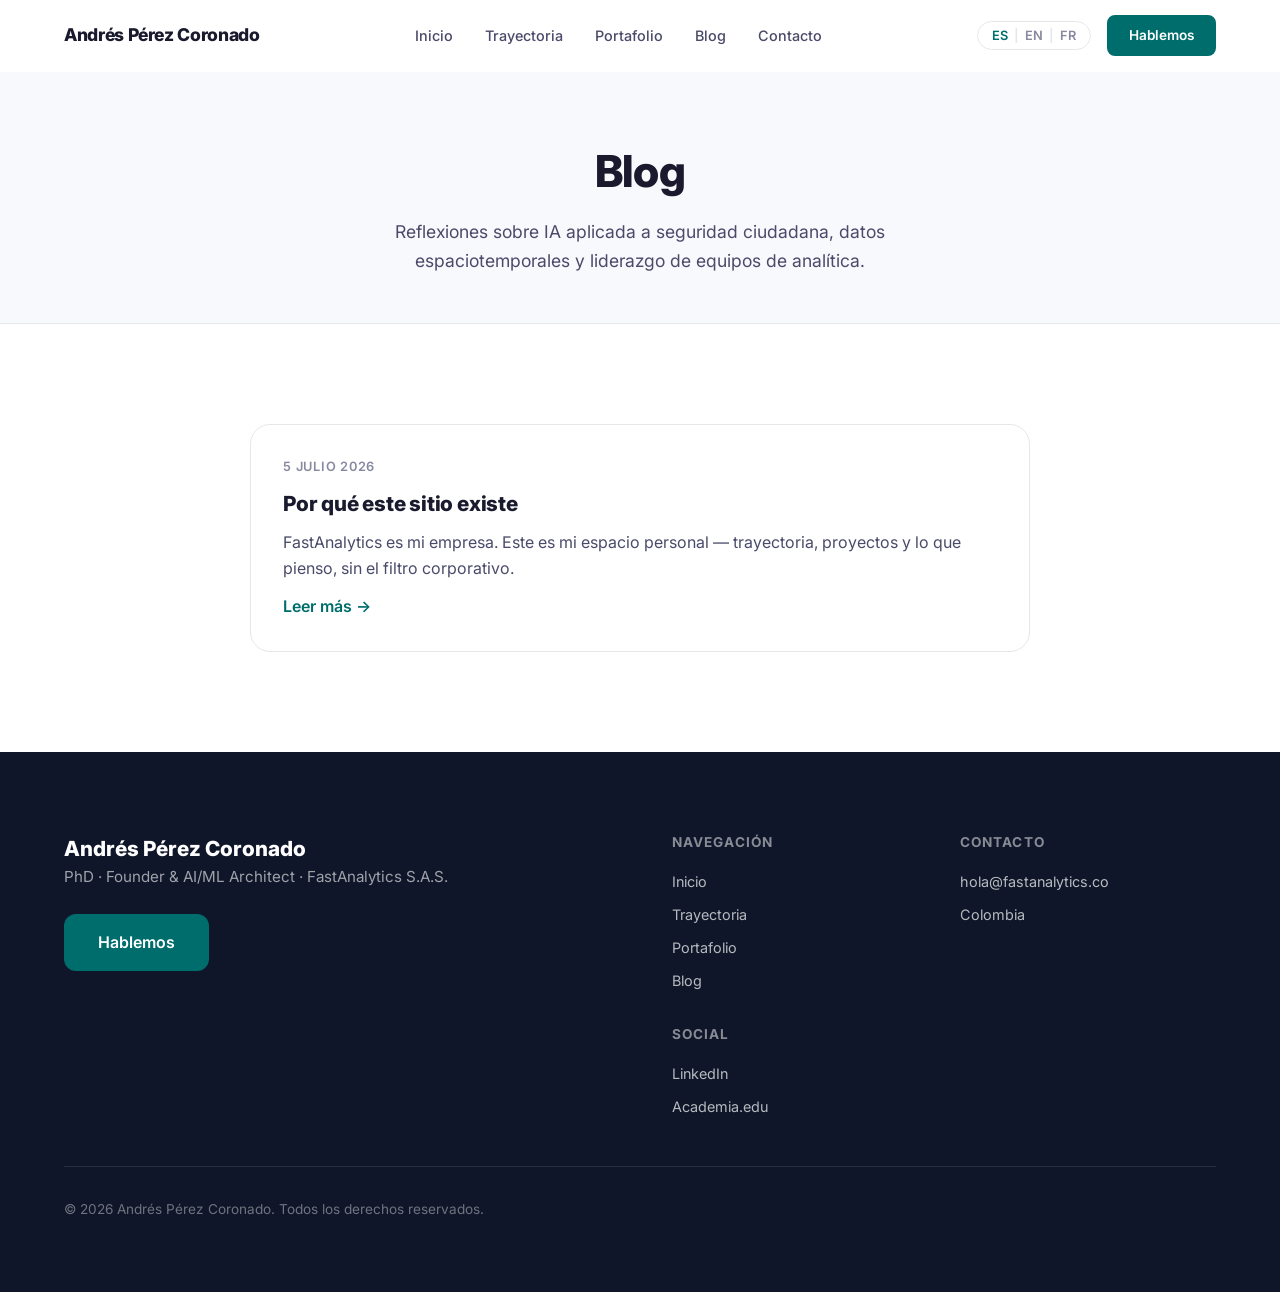
==== blog/index.html @ fa54f6aa "Scaffold personal site for andres-perez-coronado.fastanalytics.co Standalone repo forked from web_si" ====
<!DOCTYPE html>
<html lang="es">
<head>
  <meta charset="UTF-8">
  <meta name="viewport" content="width=device-width, initial-scale=1.0">
  <title>Blog | Andrés Pérez Coronado</title>
  <meta name="description" content="Reflexiones de Andrés Pérez Coronado sobre IA aplicada a seguridad ciudadana, datos espaciotemporales y liderazgo de equipos de analítica.">
  <meta name="author" content="Andrés Pérez Coronado">

  <meta property="og:title" content="Blog | Andrés Pérez Coronado">
  <meta property="og:description" content="Reflexiones sobre IA aplicada a seguridad ciudadana y datos espaciotemporales.">
  <meta property="og:type" content="website">
  <meta property="og:url" content="https://andres-perez-coronado.fastanalytics.co/blog/">
  <meta property="og:image" content="https://andres-perez-coronado.fastanalytics.co/assets/images/andres-perez.jpg">

  <meta name="twitter:card" content="summary_large_image">
  <meta name="twitter:title" content="Blog | Andrés Pérez Coronado">
  <meta name="twitter:description" content="Reflexiones sobre IA aplicada a seguridad ciudadana y datos espaciotemporales.">
  <meta name="twitter:image" content="https://andres-perez-coronado.fastanalytics.co/assets/images/andres-perez.jpg">

  <link rel="icon" type="image/svg+xml" href="../assets/images/favicon.svg">
  <link rel="icon" type="image/png" sizes="32x32" href="../assets/images/favicon-32.png">
  <link rel="icon" type="image/png" sizes="16x16" href="../assets/images/favicon-16.png">
  <link rel="shortcut icon" href="../assets/images/favicon.ico">

  <link rel="canonical" href="https://andres-perez-coronado.fastanalytics.co/blog/">
  <link rel="alternate" hreflang="es" href="https://andres-perez-coronado.fastanalytics.co/blog/">
  <link rel="alternate" hreflang="en" href="https://andres-perez-coronado.fastanalytics.co/blog/">
  <link rel="alternate" hreflang="fr" href="https://andres-perez-coronado.fastanalytics.co/blog/">
  <link rel="alternate" hreflang="x-default" href="https://andres-perez-coronado.fastanalytics.co/blog/">

  <link rel="preconnect" href="https://fonts.googleapis.com">
  <link rel="preconnect" href="https://fonts.gstatic.com" crossorigin>
  <link href="https://fonts.googleapis.com/css2?family=Inter:wght@300;400;500;600;700;800&display=swap" rel="stylesheet">

  <link rel="stylesheet" href="../css/styles.css?v=1">
  <link rel="stylesheet" href="../css/site.css?v=1">
</head>
<body>

  <!-- ========== NAVIGATION ========== -->
  <nav class="navbar" id="navbar">
    <div class="container nav-container">
      <a href="../index.html" class="nav-logo">
        <span style="font-weight:800;font-size:1.1rem;letter-spacing:-0.02em;">Andrés Pérez Coronado</span>
      </a>
      <ul class="nav-links" id="navLinks">
        <li><a href="../index.html" data-es="Inicio" data-en="Home" data-fr="Accueil">Inicio</a></li>
        <li><a href="../trayectoria.html" data-es="Trayectoria" data-en="Background" data-fr="Parcours">Trayectoria</a></li>
        <li><a href="../portafolio.html" data-es="Portafolio" data-en="Portfolio" data-fr="Portfolio">Portafolio</a></li>
        <li><a href="index.html" data-es="Blog" data-en="Blog" data-fr="Blog">Blog</a></li>
        <li><a href="../index.html#contacto" data-es="Contacto" data-en="Contact" data-fr="Contact">Contacto</a></li>
      </ul>
      <div class="nav-actions">
        <button class="lang-toggle" id="langToggle" aria-label="Cambiar idioma">
          <span class="lang-option active" data-lang="es">ES</span>
          <span class="lang-separator">|</span>
          <span class="lang-option" data-lang="en">EN</span>
          <span class="lang-separator">|</span>
          <span class="lang-option" data-lang="fr">FR</span>
        </button>
        <a href="mailto:hola@fastanalytics.co" class="btn btn-primary btn-nav" data-es="Hablemos" data-en="Let's talk" data-fr="Parlons">Hablemos</a>
        <button class="hamburger" id="hamburger" aria-label="Menú">
          <span></span>
          <span></span>
          <span></span>
        </button>
      </div>
    </div>
  </nav>

  <!-- ========== PAGE HEADER ========== -->
  <header class="page-header">
    <div class="container">
      <h1 data-es="Blog" data-en="Blog" data-fr="Blog">Blog</h1>
      <p data-es="Reflexiones sobre IA aplicada a seguridad ciudadana, datos espaciotemporales y liderazgo de equipos de analítica." data-en="Reflections on AI applied to citizen security, spatiotemporal data, and leading analytics teams." data-fr="Réflexions sur l'IA appliquée à la sécurité citoyenne, les données spatiotemporelles et la direction d'équipes d'analytique.">Reflexiones sobre IA aplicada a seguridad ciudadana, datos espaciotemporales y liderazgo de equipos de analítica.</p>
    </div>
  </header>

  <section class="section">
    <div class="container">
      <div class="blog-list">
        <a href="bienvenida.html" class="blog-card">
          <div class="blog-meta">5 julio 2026</div>
          <h2 data-es="Por qué este sitio existe" data-en="Why this site exists" data-fr="Pourquoi ce site existe">Por qué este sitio existe</h2>
          <p data-es="FastAnalytics es mi empresa. Este es mi espacio personal — trayectoria, proyectos y lo que pienso, sin el filtro corporativo." data-en="FastAnalytics is my company. This is my personal space — background, projects, and what I think, without the corporate filter." data-fr="FastAnalytics est mon entreprise. Voici mon espace personnel — parcours, projets et ce que je pense, sans le filtre corporatif.">FastAnalytics es mi empresa. Este es mi espacio personal — trayectoria, proyectos y lo que pienso, sin el filtro corporativo.</p>
          <span class="blog-read-more" data-es="Leer más →" data-en="Read more →" data-fr="Lire la suite →">Leer más →</span>
        </a>
      </div>
    </div>
  </section>

  <!-- ========== FOOTER / CONTACTO ========== -->
  <footer class="footer" id="contacto4">
    <div class="container">
      <div class="footer-main">
        <div class="footer-brand">
          <p style="font-weight:800;font-size:1.3rem;color:white;">Andrés Pérez Coronado</p>
          <p class="footer-tagline" data-es="PhD · Founder & AI/ML Architect · FastAnalytics S.A.S." data-en="PhD · Founder & AI/ML Architect · FastAnalytics S.A.S." data-fr="Doctorat · Fondateur & Architecte IA/ML · FastAnalytics S.A.S.">PhD · Founder & AI/ML Architect · FastAnalytics S.A.S.</p>
          <a href="mailto:hola@fastanalytics.co" class="btn btn-primary btn-lg footer-cta" data-es="Hablemos" data-en="Let's talk" data-fr="Parlons">Hablemos</a>
        </div>
        <div class="footer-links">
          <div class="footer-col">
            <h4 data-es="Navegación" data-en="Navigation" data-fr="Navigation">Navegación</h4>
            <ul>
              <li><a href="../index.html" data-es="Inicio" data-en="Home" data-fr="Accueil">Inicio</a></li>
              <li><a href="../trayectoria.html" data-es="Trayectoria" data-en="Background" data-fr="Parcours">Trayectoria</a></li>
              <li><a href="../portafolio.html" data-es="Portafolio" data-en="Portfolio" data-fr="Portfolio">Portafolio</a></li>
              <li><a href="index.html" data-es="Blog" data-en="Blog" data-fr="Blog">Blog</a></li>
            </ul>
          </div>
          <div class="footer-col">
            <h4 data-es="Contacto" data-en="Contact" data-fr="Contact">Contacto</h4>
            <ul>
              <li><a href="mailto:hola@fastanalytics.co">hola@fastanalytics.co</a></li>
              <li data-es="Colombia" data-en="Colombia" data-fr="Colombie">Colombia</li>
            </ul>
          </div>
          <div class="footer-col">
            <h4 data-es="Social" data-en="Social" data-fr="Réseaux">Social</h4>
            <ul>
              <li><a href="https://www.linkedin.com/in/andres-perez-coronado-63792618/" target="_blank" rel="noopener">LinkedIn</a></li>
              <li><a href="https://independent.academia.edu/AndrésPérezCoronado" target="_blank" rel="noopener">Academia.edu</a></li>
            </ul>
          </div>
        </div>
      </div>
      <div class="footer-bottom">
        <p class="footer-copy">&copy; 2026 Andrés Pérez Coronado. <span data-es="Todos los derechos reservados." data-en="All rights reserved." data-fr="Tous droits réservés.">Todos los derechos reservados.</span></p>
      </div>
    </div>
  </footer>

  <script>
    window.PAGE_TITLES = {
      es: 'Blog | Andrés Pérez Coronado',
      en: 'Blog | Andrés Pérez Coronado',
      fr: 'Blog | Andrés Pérez Coronado'
    };
  </script>
  <script src="../js/main.js?v=1"></script>
</body>
</html>
---- css/styles.css ----
/* Forked from web_site_fastanalytics/css/styles.css on 2026-07-05. Two independent repos, no shared build — re-copy manually if the FastAnalytics brand system changes. */

/* ========== CSS VARIABLES ========== */
:root {
  --primary: #006D6D;
  --primary-dark: #004D4D;
  --primary-light: #E0EFEF;
  --accent: #D4883A;
  --accent-light: #FFF3E0;

  --text: #1A1A2E;
  --text-secondary: #4A4A6A;
  --text-muted: #8888A0;

  --bg: #FFFFFF;
  --bg-alt: #F8F9FC;
  --bg-dark: #0F1629;

  --border: #E5E7EB;

  --radius-sm: 8px;
  --radius: 12px;
  --radius-lg: 20px;
  --radius-xl: 24px;

  --shadow-sm: 0 1px 3px rgba(0,0,0,0.06);
  --shadow: 0 4px 16px rgba(0,0,0,0.08);
  --shadow-lg: 0 12px 40px rgba(0,0,0,0.12);

  --transition: 0.3s cubic-bezier(0.4, 0, 0.2, 1);

  --container: 1200px;
  --nav-height: 72px;
}

/* ========== RESET ========== */
*,
*::before,
*::after {
  margin: 0;
  padding: 0;
  box-sizing: border-box;
}

html {
  scroll-behavior: smooth;
  -webkit-text-size-adjust: 100%;
}

body {
  font-family: 'Inter', -apple-system, BlinkMacSystemFont, 'Segoe UI', sans-serif;
  font-size: 16px;
  line-height: 1.6;
  color: var(--text);
  background: var(--bg);
  overflow-x: hidden;
  -webkit-font-smoothing: antialiased;
  -moz-osx-font-smoothing: grayscale;
}

a {
  text-decoration: none;
  color: inherit;
  transition: color var(--transition);
}

img {
  max-width: 100%;
  height: auto;
  display: block;
}

ul {
  list-style: none;
}

/* ========== UTILITIES ========== */
.container {
  width: 100%;
  max-width: var(--container);
  margin: 0 auto;
  padding: 0 24px;
}

.text-gradient {
  background: linear-gradient(135deg, var(--primary) 0%, var(--primary-dark) 100%);
  -webkit-background-clip: text;
  -webkit-text-fill-color: transparent;
  background-clip: text;
}

/* ========== BUTTONS ========== */
.btn {
  display: inline-flex;
  align-items: center;
  gap: 8px;
  font-family: inherit;
  font-weight: 600;
  font-size: 0.9rem;
  padding: 10px 24px;
  border-radius: var(--radius-sm);
  border: 2px solid transparent;
  cursor: pointer;
  transition: all var(--transition);
  white-space: nowrap;
}

.btn-primary {
  background: var(--primary);
  color: white;
  border-color: var(--primary);
}

.btn-primary:hover {
  background: var(--primary-dark);
  border-color: var(--primary-dark);
  transform: translateY(-1px);
  box-shadow: 0 4px 12px rgba(0, 109, 109, 0.3);
}

.btn-outline {
  background: transparent;
  color: var(--text);
  border-color: var(--border);
}

.btn-outline:hover {
  border-color: var(--primary);
  color: var(--primary);
}

.btn-lg {
  padding: 14px 32px;
  font-size: 1rem;
  border-radius: var(--radius);
}

.btn-chronnet {
  border-color: #1F8A8E;
  color: #1F8A8E;
  position: relative;
}

.btn-chronnet::before {
  content: "";
  display: inline-block;
  width: 8px;
  height: 8px;
  border-radius: 50%;
  background: #1F8A8E;
  margin-right: 8px;
  vertical-align: middle;
  animation: chronnetPulse 1.6s ease-in-out infinite;
}

.btn-chronnet:hover {
  background: #1F8A8E;
  color: #fff;
  border-color: #1F8A8E;
}

.btn-chronnet:hover::before {
  background: #fff;
}

@keyframes chronnetPulse {
  0%, 100% { opacity: 1; transform: scale(1); }
  50% { opacity: 0.5; transform: scale(0.7); }
}

/* ========== NAVBAR ========== */
.navbar {
  position: fixed;
  top: 0;
  left: 0;
  right: 0;
  height: var(--nav-height);
  background: rgba(255, 255, 255, 0.9);
  backdrop-filter: blur(12px);
  -webkit-backdrop-filter: blur(12px);
  border-bottom: 1px solid transparent;
  z-index: 1000;
  transition: all var(--transition);
}

.navbar.scrolled {
  border-bottom-color: var(--border);
  box-shadow: var(--shadow-sm);
}

.nav-container {
  display: flex;
  align-items: center;
  justify-content: space-between;
  height: 100%;
}

.nav-logo {
  display: flex;
  align-items: center;
}

.logo-img {
  height: 36px;
  width: auto;
}

.nav-links {
  display: flex;
  gap: 32px;
}

.nav-links a {
  font-size: 0.9rem;
  font-weight: 500;
  color: var(--text-secondary);
  position: relative;
  padding: 4px 0;
}

.nav-links a::after {
  content: '';
  position: absolute;
  bottom: -2px;
  left: 0;
  width: 0;
  height: 2px;
  background: var(--primary);
  transition: width var(--transition);
}

.nav-links a:hover {
  color: var(--primary);
}

.nav-links a:hover::after {
  width: 100%;
}

.nav-actions {
  display: flex;
  align-items: center;
  gap: 16px;
}

/* Language Toggle */
.lang-toggle {
  display: flex;
  align-items: center;
  gap: 6px;
  background: none;
  border: 1px solid var(--border);
  border-radius: 20px;
  padding: 6px 14px;
  cursor: pointer;
  font-family: inherit;
  font-size: 0.8rem;
  font-weight: 600;
  color: var(--text-muted);
  transition: all var(--transition);
}

.lang-toggle:hover {
  border-color: var(--primary);
}

.lang-separator {
  color: var(--border);
}

.lang-option {
  transition: color var(--transition);
}

.lang-option.active {
  color: var(--primary);
}

/* Hamburger */
.hamburger {
  display: none;
  flex-direction: column;
  gap: 5px;
  background: none;
  border: none;
  cursor: pointer;
  padding: 4px;
}

.hamburger span {
  display: block;
  width: 24px;
  height: 2px;
  background: var(--text);
  border-radius: 2px;
  transition: all var(--transition);
}

.hamburger.active span:nth-child(1) {
  transform: rotate(45deg) translate(5px, 5px);
}

.hamburger.active span:nth-child(2) {
  opacity: 0;
}

.hamburger.active span:nth-child(3) {
  transform: rotate(-45deg) translate(5px, -5px);
}

.btn-nav {
  font-size: 0.85rem;
  padding: 8px 20px;
}

/* ========== HERO ========== */
.hero {
  position: relative;
  min-height: 100vh;
  display: flex;
  align-items: center;
  padding-top: var(--nav-height);
  overflow: hidden;
}

.hero-bg {
  position: absolute;
  inset: 0;
  z-index: 0;
}

#heroCanvas {
  position: absolute;
  inset: 0;
  width: 100%;
  height: 100%;
}

.hero-glow {
  position: absolute;
  top: -20%;
  right: -10%;
  width: 600px;
  height: 600px;
  background: radial-gradient(circle, rgba(0, 109, 109, 0.15) 0%, transparent 70%);
  border-radius: 50%;
}

.hero-content {
  position: relative;
  z-index: 1;
  max-width: 800px;
  padding: 80px 24px;
}

.hero-badge {
  display: inline-block;
  font-size: 0.85rem;
  font-weight: 600;
  color: var(--primary);
  background: var(--primary-light);
  padding: 6px 16px;
  border-radius: 20px;
  margin-bottom: 24px;
  letter-spacing: 0.02em;
}

.hero-title {
  font-size: clamp(2.5rem, 6vw, 4rem);
  font-weight: 800;
  line-height: 1.1;
  letter-spacing: -0.03em;
  margin-bottom: 24px;
}

.hero-subtitle {
  font-size: 1.2rem;
  color: var(--text-secondary);
  line-height: 1.6;
  margin-bottom: 40px;
  max-width: 600px;
}

.hero-cta {
  display: flex;
  flex-wrap: wrap;
  gap: 16px;
  margin-bottom: 60px;
}

.hero-stats {
  display: flex;
  align-items: center;
  gap: 32px;
}

.stat {
  display: flex;
  flex-direction: column;
}

.stat-number {
  font-size: 2rem;
  font-weight: 800;
  color: var(--primary);
  line-height: 1;
}

.stat-label {
  font-size: 0.85rem;
  color: var(--text-muted);
  margin-top: 4px;
}

.stat-divider {
  width: 1px;
  height: 40px;
  background: var(--border);
}

/* ========== SECTIONS ========== */
.section {
  padding: 100px 0;
  scroll-margin-top: var(--nav-height);
}

.section:nth-child(even) {
  background: var(--bg-alt);
}

.section-header {
  text-align: center;
  margin-bottom: 64px;
}

.section-tag {
  display: inline-block;
  font-size: 0.8rem;
  font-weight: 700;
  text-transform: uppercase;
  letter-spacing: 0.1em;
  color: var(--primary);
  margin-bottom: 12px;
}

.section-title {
  font-size: clamp(2rem, 4vw, 2.75rem);
  font-weight: 800;
  letter-spacing: -0.02em;
  margin-bottom: 16px;
}

.section-subtitle {
  font-size: 1.1rem;
  color: var(--text-secondary);
  max-width: 600px;
  margin: 0 auto;
}

/* ========== SERVICES ========== */
.services-grid {
  display: grid;
  grid-template-columns: repeat(auto-fit, minmax(300px, 1fr));
  gap: 24px;
}

.service-card {
  background: var(--bg);
  border: 1px solid var(--border);
  border-radius: var(--radius-lg);
  padding: 32px;
  transition: all var(--transition);
}

.service-card:hover {
  border-color: var(--primary);
  box-shadow: var(--shadow);
  transform: translateY(-4px);
}

.service-icon {
  width: 48px;
  height: 48px;
  margin-bottom: 20px;
}

.service-card h3 {
  font-size: 1.1rem;
  font-weight: 700;
  margin-bottom: 12px;
  letter-spacing: -0.01em;
}

.service-card p {
  font-size: 0.95rem;
  color: var(--text-secondary);
  line-height: 1.6;
}

/* ========== SECTORS ========== */
.sectors-grid {
  display: grid;
  grid-template-columns: repeat(auto-fit, minmax(200px, 1fr));
  gap: 20px;
}

.sector-card {
  background: var(--bg);
  border: 1px solid var(--border);
  border-radius: var(--radius-lg);
  padding: 28px 24px;
  text-align: center;
  transition: all var(--transition);
}

.sector-card:hover {
  border-color: var(--primary);
  box-shadow: var(--shadow);
  transform: translateY(-4px);
}

.sector-icon {
  width: 48px;
  height: 48px;
  margin: 0 auto 16px;
}

.sector-card h3 {
  font-size: 1rem;
  font-weight: 700;
  margin-bottom: 8px;
}

.sector-card p {
  font-size: 0.85rem;
  color: var(--text-secondary);
  line-height: 1.5;
}

.sectors-grid .animate-on-scroll:nth-child(1) { transition-delay: 0s; }
.sectors-grid .animate-on-scroll:nth-child(2) { transition-delay: 0.08s; }
.sectors-grid .animate-on-scroll:nth-child(3) { transition-delay: 0.16s; }
.sectors-grid .animate-on-scroll:nth-child(4) { transition-delay: 0.24s; }
.sectors-grid .animate-on-scroll:nth-child(5) { transition-delay: 0.32s; }

/* ========== CASES ========== */
.cases-grid {
  display: grid;
  grid-template-columns: repeat(2, 1fr);
  gap: 32px;
}

.case-card {
  background: var(--bg);
  border: 1px solid var(--border);
  border-radius: var(--radius-xl);
  padding: 40px 32px;
  position: relative;
  transition: all var(--transition);
}

.case-card:hover {
  box-shadow: var(--shadow-lg);
  transform: translateY(-4px);
}

.case-tag {
  display: inline-block;
  font-size: 0.75rem;
  font-weight: 700;
  text-transform: uppercase;
  letter-spacing: 0.08em;
  color: var(--primary);
  background: var(--primary-light);
  padding: 4px 12px;
  border-radius: 20px;
  margin-bottom: 24px;
}

.case-tag-dev {
  color: var(--accent);
  background: var(--accent-light);
}

.case-tag-exp {
  color: var(--primary-dark);
  background: var(--primary-light);
}

.case-icon {
  width: 64px;
  height: 64px;
  margin-bottom: 20px;
}

.case-card h3 {
  font-size: 1.4rem;
  font-weight: 800;
  margin-bottom: 16px;
  letter-spacing: -0.02em;
}

.case-card p {
  font-size: 0.95rem;
  color: var(--text-secondary);
  line-height: 1.6;
  margin-bottom: 20px;
}

.case-features {
  display: flex;
  flex-direction: column;
  gap: 8px;
  margin-bottom: 24px;
}

.case-features li {
  font-size: 0.9rem;
  color: var(--text-secondary);
  padding-left: 20px;
  position: relative;
}

.case-features li::before {
  content: '';
  position: absolute;
  left: 0;
  top: 8px;
  width: 8px;
  height: 8px;
  background: var(--primary);
  border-radius: 50%;
  opacity: 0.5;
}

.case-link {
  display: inline-flex;
  align-items: center;
  font-size: 0.95rem;
  font-weight: 600;
  color: var(--primary);
  transition: all var(--transition);
}

.case-link:hover {
  color: var(--primary-dark);
  gap: 4px;
}

/* Telegram CTA Button */
.btn-telegram {
  display: inline-flex;
  align-items: center;
  gap: 10px;
  background: #0088cc;
  color: white;
  font-family: inherit;
  font-weight: 600;
  font-size: 0.95rem;
  padding: 12px 24px;
  border-radius: var(--radius);
  border: none;
  cursor: pointer;
  transition: all var(--transition);
  text-decoration: none;
}

.btn-telegram:hover {
  background: #006699;
  transform: translateY(-2px);
  box-shadow: 0 6px 20px rgba(0, 136, 204, 0.35);
  color: white;
}

.btn-telegram svg {
  flex-shrink: 0;
}

/* Featured case card */
.case-card-featured {
  border-color: var(--primary);
  border-width: 2px;
}

.case-card-featured:hover {
  border-color: var(--primary-dark);
}

.case-icon-img {
  width: 80px;
  height: 80px;
  border-radius: 50%;
  overflow: hidden;
  background: #000;
}

.case-logo {
  width: 100%;
  height: 100%;
  object-fit: cover;
}

.case-card-alejo,
.case-card-alejogeo {
  grid-column: 1 / -1;
  text-align: center;
}

.case-card-alejo .case-icon-img {
  margin: 0 auto;
}

.case-card-alejo .case-features li {
  padding-left: 0;
  text-align: center;
}

.case-card-alejo .case-features li::before {
  display: none;
}

.case-card-alejogeo .case-icon-img {
  margin: 0 auto;
}

.case-card-alejogeo p {
  max-width: 700px;
  margin: 0 auto 24px;
  font-size: 1.05rem;
  line-height: 1.7;
}

.case-card-alejogeo .case-features {
  text-align: left;
  max-width: 600px;
  margin: 0 auto 32px;
  font-size: 1rem;
}

.case-card-vigia {
  grid-column: 1 / -1;
  text-align: center;
}

.case-card-vigia .case-icon {
  margin: 0 auto;
}

.case-card-vigia p {
  max-width: 700px;
  margin: 0 auto 24px;
}

.case-card-vigia .case-features {
  text-align: left;
  max-width: 600px;
  margin: 0 auto;
}

.alejo-screenshots {
  display: grid;
  grid-template-columns: repeat(3, 1fr);
  gap: 12px;
  margin: 20px 0;
}

.alejo-screenshot {
  width: 100%;
  aspect-ratio: 4 / 3;
  object-fit: cover;
  object-position: top;
  border-radius: var(--radius);
  border: 1px solid var(--border);
  box-shadow: var(--shadow-sm);
  transition: var(--transition);
}

.alejo-screenshot:hover {
  box-shadow: var(--shadow-lg);
  transform: scale(1.02);
}

.vigia-screenshots {
  display: grid;
  grid-template-columns: repeat(3, 1fr);
  gap: 12px;
  margin: 20px 0;
}

.vigia-screenshot {
  width: 100%;
  aspect-ratio: 4 / 3;
  object-fit: cover;
  object-position: top;
  border-radius: var(--radius);
  border: 1px solid var(--border);
  box-shadow: var(--shadow-sm);
  transition: var(--transition);
}

.vigia-screenshot:hover {
  box-shadow: var(--shadow-lg);
  transform: scale(1.02);
}

.case-card-tavodebate {
  grid-column: 1 / -1;
  text-align: center;
}

.case-card-tavodebate .case-icon {
  margin: 0 auto;
}

.case-card-tavodebate p {
  max-width: 700px;
  margin: 0 auto 24px;
  font-size: 1.05rem;
  line-height: 1.7;
}

.case-card-tavodebate .case-features {
  text-align: left;
  max-width: 600px;
  margin: 0 auto 32px;
  font-size: 1rem;
}

.tavodebate-screenshots {
  display: grid;
  grid-template-columns: repeat(3, 1fr);
  gap: 12px;
  margin: 20px 0;
}

.tavodebate-screenshot {
  width: 100%;
  aspect-ratio: 4 / 3;
  object-fit: cover;
  object-position: top;
  border-radius: var(--radius);
  border: 1px solid var(--border);
  box-shadow: var(--shadow-sm);
  transition: var(--transition);
}

.tavodebate-screenshot:hover {
  box-shadow: var(--shadow-lg);
  transform: scale(1.02);
}

.tavodebate-actions {
  display: flex;
  gap: 12px;
  justify-content: center;
  flex-wrap: wrap;
}

/* ========== LIGHTBOX ========== */
.alejo-screenshot,
.vigia-screenshot,
.tavodebate-screenshot {
  cursor: zoom-in;
}

.lightbox {
  position: fixed;
  inset: 0;
  background: rgba(0, 0, 0, 0.92);
  display: none;
  z-index: 10000;
  align-items: center;
  justify-content: center;
  opacity: 0;
  transition: opacity 0.2s ease;
}

.lightbox.active {
  display: flex;
  opacity: 1;
}

.lightbox-image {
  max-width: 92vw;
  max-height: 86vh;
  object-fit: contain;
  border-radius: 8px;
  box-shadow: 0 20px 60px rgba(0, 0, 0, 0.5);
}

.lightbox-close,
.lightbox-prev,
.lightbox-next {
  position: absolute;
  background: rgba(255, 255, 255, 0.12);
  border: none;
  color: #fff;
  width: 48px;
  height: 48px;
  border-radius: 50%;
  cursor: pointer;
  display: flex;
  align-items: center;
  justify-content: center;
  transition: background 0.2s ease;
  z-index: 2;
}

.lightbox-close:hover,
.lightbox-prev:hover,
.lightbox-next:hover {
  background: rgba(255, 255, 255, 0.25);
}

.lightbox-close {
  top: 20px;
  right: 20px;
}

.lightbox-prev {
  left: 24px;
  top: 50%;
  transform: translateY(-50%);
}

.lightbox-next {
  right: 24px;
  top: 50%;
  transform: translateY(-50%);
}

.lightbox-counter {
  position: absolute;
  bottom: 20px;
  left: 50%;
  transform: translateX(-50%);
  color: #fff;
  background: rgba(0, 0, 0, 0.55);
  padding: 6px 14px;
  border-radius: 999px;
  font-size: 0.85rem;
  font-weight: 500;
}

@media (max-width: 768px) {
  .lightbox-close,
  .lightbox-prev,
  .lightbox-next {
    width: 40px;
    height: 40px;
  }
  .lightbox-prev {
    left: 8px;
  }
  .lightbox-next {
    right: 8px;
  }
  .lightbox-close {
    top: 12px;
    right: 12px;
  }
}

/* ========== ABOUT ========== */
.about-content {
  display: grid;
  grid-template-columns: 300px 1fr;
  gap: 64px;
  align-items: start;
}

.photo-placeholder {
  width: 100%;
  max-width: 300px;
  aspect-ratio: 1;
  border-radius: var(--radius-xl);
  overflow: hidden;
}

.photo-placeholder svg {
  width: 100%;
  height: 100%;
}

.founder-photo {
  width: 100%;
  max-width: 300px;
  aspect-ratio: 1;
  object-fit: cover;
  border-radius: var(--radius-xl);
}

.about-text h3 {
  font-size: 1.8rem;
  font-weight: 800;
  letter-spacing: -0.02em;
  margin-bottom: 4px;
}

.about-role {
  font-size: 1.1rem;
  color: var(--primary);
  font-weight: 600;
  margin-bottom: 20px;
}

.about-bio {
  font-size: 1rem;
  color: var(--text-secondary);
  line-height: 1.7;
  margin-bottom: 28px;
}

.credentials {
  display: flex;
  flex-direction: column;
  gap: 12px;
  margin-bottom: 32px;
}

.credential {
  display: flex;
  align-items: flex-start;
  gap: 10px;
  font-size: 0.95rem;
  color: var(--text);
}

.credential svg {
  flex-shrink: 0;
  margin-top: 2px;
}

.iacp-talk {
  background: var(--primary-light);
  border-left: 4px solid var(--primary);
  border-radius: 0 var(--radius) var(--radius) 0;
  padding: 20px 24px;
}

.talk-label {
  font-size: 0.8rem;
  font-weight: 700;
  text-transform: uppercase;
  letter-spacing: 0.08em;
  color: var(--primary);
  margin-bottom: 8px;
}

.talk-title {
  font-size: 1rem;
  font-weight: 600;
  color: var(--text);
  font-style: italic;
  margin-bottom: 4px;
}

.talk-event {
  font-size: 0.85rem;
  color: var(--text-muted);
}

/* ========== LINKEDIN BUTTON ========== */
.btn-linkedin {
  display: inline-flex;
  align-items: center;
  gap: 10px;
  background: #0A66C2;
  color: white;
  font-family: inherit;
  font-weight: 600;
  font-size: 0.95rem;
  padding: 12px 24px;
  border-radius: var(--radius);
  border: none;
  cursor: pointer;
  transition: all var(--transition);
  text-decoration: none;
  margin-top: 24px;
}

.btn-linkedin:hover {
  background: #004182;
  transform: translateY(-2px);
  box-shadow: 0 6px 20px rgba(10, 102, 194, 0.35);
  color: white;
}

.btn-linkedin svg {
  flex-shrink: 0;
}

/* ========== PUBLICATIONS ========== */
.publications-grid {
  display: grid;
  grid-template-columns: repeat(3, 1fr);
  gap: 20px;
}

.pub-card {
  background: var(--bg);
  border: 1px solid var(--border);
  border-radius: var(--radius-lg);
  padding: 20px;
  transition: all var(--transition);
  display: flex;
  flex-direction: column;
}

.pub-card:hover {
  border-color: var(--primary);
  box-shadow: var(--shadow);
  transform: translateY(-2px);
}

.pub-icon {
  width: 36px;
  height: 36px;
  margin-bottom: 10px;
}

.pub-type {
  font-size: 0.7rem;
  font-weight: 700;
  text-transform: uppercase;
  letter-spacing: 0.08em;
  color: var(--primary);
  margin-bottom: 4px;
}

.pub-card h3 {
  font-size: 1rem;
  font-weight: 700;
  letter-spacing: -0.01em;
  margin-bottom: 8px;
}

.pub-card p {
  font-size: 0.85rem;
  color: var(--text-secondary);
  line-height: 1.5;
  margin-bottom: 12px;
  flex-grow: 1;
}

.pub-link {
  display: inline-flex;
  align-items: center;
  gap: 6px;
  font-size: 0.85rem;
  font-weight: 600;
  color: var(--primary);
  transition: all var(--transition);
}

.pub-link:hover {
  color: var(--primary-dark);
  gap: 10px;
}

.publications-grid .animate-on-scroll:nth-child(1) { transition-delay: 0s; }
.publications-grid .animate-on-scroll:nth-child(2) { transition-delay: 0.1s; }
.publications-grid .animate-on-scroll:nth-child(3) { transition-delay: 0.2s; }

/* Publications section compact padding */
.publications {
  padding: 60px 0;
}

.publications .section-header {
  margin-bottom: 32px;
}

/* ========== SOCIAL CTA ========== */
.social-cta {
  text-align: center;
  padding: 48px 32px;
  background: linear-gradient(135deg, var(--primary-light), var(--bg));
  border-radius: var(--radius-xl);
  max-width: 700px;
  margin: 0 auto;
}

.social-cta h3 {
  font-size: 1.3rem;
  font-weight: 700;
  margin-bottom: 12px;
}

.social-cta p {
  font-size: 0.95rem;
  color: var(--text-secondary);
  margin-bottom: 24px;
}

.social-icons-row {
  display: flex;
  justify-content: center;
  gap: 16px;
}

.social-icon-btn {
  display: inline-flex;
  align-items: center;
  justify-content: center;
  width: 48px;
  height: 48px;
  border-radius: 50%;
  background: var(--bg);
  border: 1px solid var(--border);
  color: var(--text-secondary);
  transition: all var(--transition);
}

.social-icon-btn:hover {
  background: var(--primary);
  color: #fff;
  border-color: var(--primary);
  transform: translateY(-2px);
}

/* ========== DESIGN THINKING PROCESS ========== */
.dt-section {
  background: var(--bg-alt);
}

.dt-cta {
  text-align: center;
  margin-top: 48px;
}

.dt-phases {
  display: flex;
  align-items: flex-start;
  justify-content: center;
  gap: 0;
}

.dt-phase {
  flex: 1;
  max-width: 200px;
  text-align: center;
  padding: 0 8px;
}

.dt-phase-number {
  display: inline-flex;
  align-items: center;
  justify-content: center;
  width: 28px;
  height: 28px;
  border-radius: 50%;
  background: var(--primary);
  color: #fff;
  font-weight: 800;
  font-size: 0.8rem;
  margin-bottom: 12px;
}

.dt-phase-icon {
  width: 56px;
  height: 56px;
  margin: 0 auto 12px;
}

.dt-phase h4 {
  font-size: 1rem;
  font-weight: 700;
  color: var(--primary);
  margin-bottom: 12px;
  text-transform: uppercase;
  letter-spacing: 0.05em;
  font-size: 0.85rem;
}

.dt-phase ul {
  list-style: none;
  padding: 0;
  text-align: left;
}

.dt-phase li {
  position: relative;
  padding-left: 16px;
  margin-bottom: 6px;
  color: var(--text-secondary);
  font-size: 0.85rem;
  line-height: 1.4;
}

.dt-phase li::before {
  content: '';
  position: absolute;
  left: 0;
  top: 7px;
  width: 6px;
  height: 6px;
  border-radius: 50%;
  background: var(--accent);
}

.dt-phase-arrow {
  display: flex;
  align-items: center;
  padding-top: 50px;
  flex-shrink: 0;
}

.dt-phase-arrow svg {
  width: 20px;
  height: 20px;
  opacity: 0.4;
}

/* ========== COURSES ========== */
.courses-grid {
  display: grid;
  grid-template-columns: repeat(2, 1fr);
  gap: 32px;
  max-width: 900px;
  margin: 0 auto;
}

.course-card {
  background: var(--bg);
  border: 1px solid var(--border);
  border-radius: var(--radius-lg);
  padding: 40px;
  text-align: center;
  position: relative;
  overflow: hidden;
  transition: all var(--transition);
}

.course-card:hover {
  border-color: var(--primary);
  box-shadow: var(--shadow);
  transform: translateY(-2px);
}

.course-badge {
  display: inline-block;
  background: rgba(0, 212, 170, 0.1);
  color: var(--primary);
  font-size: 0.75rem;
  font-weight: 700;
  letter-spacing: 1.5px;
  text-transform: uppercase;
  padding: 6px 16px;
  border-radius: 20px;
  margin-bottom: 20px;
}

.course-title {
  font-size: 1.5rem;
  font-weight: 800;
  color: var(--text);
  margin-bottom: 16px;
  line-height: 1.3;
}

.course-description {
  color: var(--text-secondary);
  font-size: 1rem;
  line-height: 1.7;
  margin-bottom: 24px;
}

.course-topics {
  list-style: none;
  padding: 0;
  text-align: left;
  max-width: 520px;
  margin: 0 auto 32px;
}

.course-topics li {
  position: relative;
  padding-left: 24px;
  margin-bottom: 10px;
  color: var(--text-secondary);
  font-size: 0.95rem;
  line-height: 1.5;
}

.course-topics li::before {
  content: '';
  position: absolute;
  left: 0;
  top: 8px;
  width: 8px;
  height: 8px;
  border-radius: 50%;
  background: var(--primary);
}

.course-icon {
  width: 64px;
  height: 64px;
  margin: 0 auto 16px;
}

.course-audience {
  color: var(--primary);
  font-size: 0.9rem;
  font-weight: 600;
  margin-bottom: 24px;
  line-height: 1.5;
}

/* ========== COURSE PAGE ========== */
.course-hero {
  padding-top: calc(var(--nav-height) + 60px);
  text-align: center;
}

.course-back {
  display: inline-block;
  color: var(--primary);
  font-size: 0.9rem;
  font-weight: 600;
  text-decoration: none;
  margin-bottom: 24px;
  transition: opacity var(--transition);
}

.course-back:hover {
  opacity: 0.7;
}

.course-hero-title {
  font-size: 2.5rem;
  font-weight: 800;
  color: var(--text);
  margin-bottom: 20px;
  line-height: 1.2;
}

.course-hero-subtitle {
  color: var(--text-secondary);
  font-size: 1.15rem;
  line-height: 1.8;
  max-width: 700px;
  margin: 0 auto 32px;
}

.course-details-bar {
  display: flex;
  justify-content: center;
  gap: 32px;
  flex-wrap: wrap;
  margin-bottom: 32px;
}

.course-detail {
  display: flex;
  align-items: center;
  gap: 8px;
  color: var(--text-secondary);
  font-size: 0.95rem;
}

.course-detail svg {
  color: var(--primary);
  flex-shrink: 0;
}

.course-hero-cta {
  margin-bottom: 20px;
}

.course-objective {
  color: var(--text-secondary);
  font-size: 1.15rem;
  line-height: 1.8;
  max-width: 700px;
  margin: 0 auto;
  text-align: center;
}

.course-section {
  border-top: 1px solid var(--border);
  text-align: center;
}

.course-section-alt {
  background: var(--bg-alt);
}

.course-audience-grid {
  display: grid;
  grid-template-columns: repeat(4, 1fr);
  gap: 24px;
  margin-top: 40px;
}

.audience-card {
  background: var(--bg);
  border: 1px solid var(--border);
  border-radius: var(--radius-lg);
  padding: 32px 24px;
  text-align: center;
  transition: all var(--transition);
}

.audience-card:hover {
  border-color: var(--primary);
  transform: translateY(-2px);
  box-shadow: var(--shadow);
}

.audience-icon {
  width: 40px;
  height: 40px;
  margin: 0 auto 12px;
}

.audience-card h3 {
  font-size: 1.05rem;
  font-weight: 700;
  color: var(--text);
  margin-bottom: 10px;
}

.audience-card p {
  color: var(--text-secondary);
  font-size: 0.9rem;
  line-height: 1.6;
}

.course-modules {
  display: grid;
  grid-template-columns: repeat(2, 1fr);
  gap: 24px;
  margin-top: 40px;
  max-width: 900px;
  margin-left: auto;
  margin-right: auto;
}

.module-card {
  background: var(--bg);
  border: 1px solid var(--border);
  border-radius: var(--radius-lg);
  padding: 32px;
  transition: all var(--transition);
}

.module-card:hover {
  border-color: var(--primary);
  transform: translateY(-2px);
  box-shadow: var(--shadow);
}

.module-number {
  display: inline-flex;
  align-items: center;
  justify-content: center;
  width: 36px;
  height: 36px;
  border-radius: 50%;
  background: rgba(0, 212, 170, 0.1);
  color: var(--primary);
  font-weight: 800;
  font-size: 0.95rem;
  margin-bottom: 16px;
}

.module-card h3 {
  font-size: 1.1rem;
  font-weight: 700;
  color: var(--text);
  margin-bottom: 10px;
  line-height: 1.3;
}

.module-card p {
  color: var(--text-secondary);
  font-size: 0.9rem;
  line-height: 1.6;
}

.instructor-card {
  max-width: 700px;
  margin: 40px auto 0;
  background: var(--bg);
  border: 1px solid var(--border);
  border-radius: var(--radius-lg);
  padding: 40px;
}

.instructor-info h3 {
  font-size: 1.4rem;
  font-weight: 800;
  color: var(--text);
  margin-bottom: 6px;
}

.instructor-role {
  color: var(--primary);
  font-size: 1rem;
  font-weight: 600;
  margin-bottom: 20px;
}

.instructor-credentials {
  list-style: none;
  padding: 0;
}

.instructor-credentials li {
  position: relative;
  padding-left: 24px;
  margin-bottom: 10px;
  color: var(--text-secondary);
  font-size: 0.95rem;
  line-height: 1.5;
}

.instructor-credentials li::before {
  content: '';
  position: absolute;
  left: 0;
  top: 8px;
  width: 8px;
  height: 8px;
  border-radius: 50%;
  background: var(--primary);
}

.course-cta-section .section-subtitle {
  max-width: 500px;
  margin-left: auto;
  margin-right: auto;
  margin-bottom: 32px;
}

/* ========== FOOTER ========== */
.footer {
  background: var(--bg-dark);
  color: #FFFFFF;
  padding: 80px 0 32px;
  min-height: 60vh;
}

.footer-main {
  display: grid;
  grid-template-columns: 1fr 1fr;
  gap: 64px;
  padding-bottom: 48px;
  border-bottom: 1px solid rgba(255,255,255,0.1);
  margin-bottom: 32px;
}

.footer-logo {
  height: 32px;
  width: auto;
  margin-bottom: 16px;
}

.footer-tagline {
  font-size: 0.95rem;
  color: rgba(255,255,255,0.6);
  margin-bottom: 24px;
}

.footer-cta {
  display: inline-flex;
}

.footer-links {
  display: grid;
  grid-template-columns: 1fr 1fr;
  gap: 32px;
}

.footer-col h4 {
  font-size: 0.85rem;
  font-weight: 700;
  text-transform: uppercase;
  letter-spacing: 0.08em;
  color: rgba(255,255,255,0.5);
  margin-bottom: 16px;
}

.footer-col ul {
  display: flex;
  flex-direction: column;
  gap: 10px;
}

.footer-col a,
.footer-col li {
  font-size: 0.9rem;
  color: rgba(255,255,255,0.7);
  transition: color var(--transition);
}

.footer-col a:hover {
  color: var(--primary);
}

.footer-bottom {
  display: flex;
  justify-content: space-between;
  align-items: center;
}

.footer-social {
  display: flex;
  gap: 16px;
}

.footer-social a {
  display: flex;
  align-items: center;
  justify-content: center;
  width: 40px;
  height: 40px;
  border-radius: 50%;
  background: rgba(255,255,255,0.08);
  color: rgba(255,255,255,0.7);
  transition: all var(--transition);
}

.footer-social a:hover {
  background: var(--primary);
  color: white;
  transform: translateY(-2px);
}

.footer-copy {
  font-size: 0.85rem;
  color: rgba(255,255,255,0.4);
}

/* ========== ANIMATIONS ========== */
.animate-on-scroll {
  opacity: 0;
  transform: translateY(24px);
  transition: opacity 0.6s ease, transform 0.6s ease;
}

.animate-on-scroll.visible {
  opacity: 1;
  transform: translateY(0);
}

/* Stagger animation for grid items */
.services-grid .animate-on-scroll:nth-child(1) { transition-delay: 0s; }
.services-grid .animate-on-scroll:nth-child(2) { transition-delay: 0.1s; }
.services-grid .animate-on-scroll:nth-child(3) { transition-delay: 0.15s; }
.services-grid .animate-on-scroll:nth-child(4) { transition-delay: 0.2s; }
.services-grid .animate-on-scroll:nth-child(5) { transition-delay: 0.25s; }
.services-grid .animate-on-scroll:nth-child(6) { transition-delay: 0.3s; }
.services-grid .animate-on-scroll:nth-child(7) { transition-delay: 0.35s; }

.cases-grid .animate-on-scroll:nth-child(1) { transition-delay: 0s; }
.cases-grid .animate-on-scroll:nth-child(2) { transition-delay: 0.1s; }
.cases-grid .animate-on-scroll:nth-child(3) { transition-delay: 0.2s; }

/* ========== RESULTS CAROUSEL ========== */
.results-carousel {
  position: relative;
  overflow: hidden;
  border-radius: var(--radius-lg);
  border: 1px solid var(--border);
  background: var(--card-bg);
}

.results-track {
  display: flex;
  transition: transform 0.5s cubic-bezier(0.25, 0.46, 0.45, 0.94);
}

.result-slide {
  min-width: 100%;
  flex-shrink: 0;
}

.result-slide img {
  width: 100%;
  height: auto;
  display: block;
}

.results-controls {
  display: flex;
  align-items: center;
  justify-content: center;
  gap: 16px;
  padding: 20px;
  background: var(--card-bg);
  border-top: 1px solid var(--border);
}

.results-btn {
  display: flex;
  align-items: center;
  justify-content: center;
  width: 44px;
  height: 44px;
  border-radius: 50%;
  border: 1px solid var(--border);
  background: transparent;
  color: var(--text-secondary);
  cursor: pointer;
  transition: var(--transition);
}

.results-btn:hover {
  border-color: var(--primary);
  color: var(--primary);
  background: rgba(0, 109, 109, 0.1);
}

.results-dots {
  display: flex;
  gap: 8px;
}

.results-dot {
  width: 10px;
  height: 10px;
  border-radius: 50%;
  border: none;
  background: var(--border);
  cursor: pointer;
  transition: var(--transition);
  padding: 0;
}

.results-dot.active {
  background: var(--primary);
  transform: scale(1.2);
}

.results-dot:hover {
  background: var(--primary);
}

.results-sources {
  display: flex;
  align-items: center;
  gap: 12px;
  flex-wrap: wrap;
  margin-top: 24px;
  padding: 16px 20px;
  background: var(--card-bg);
  border-radius: var(--radius);
  border: 1px solid var(--border);
}

.results-sources p {
  font-size: 0.85rem;
  color: var(--text-secondary);
  margin: 0;
  font-weight: 600;
}

.results-sources a {
  font-size: 0.8rem;
  color: var(--primary);
  text-decoration: none;
  padding: 4px 12px;
  border: 1px solid rgba(0, 109, 109, 0.3);
  border-radius: 20px;
  transition: var(--transition);
}

.results-sources a:hover {
  background: rgba(0, 109, 109, 0.1);
  border-color: var(--primary);
}

/* ========== RESPONSIVE ========== */
@media (max-width: 968px) {
  .course-audience-grid {
    grid-template-columns: repeat(2, 1fr);
  }

  .course-modules {
    grid-template-columns: 1fr;
  }

  .course-hero-title {
    font-size: 2rem;
  }

  .dt-phases {
    flex-wrap: wrap;
    gap: 24px;
    justify-content: center;
  }

  .dt-phase {
    flex: 0 0 calc(50% - 24px);
    max-width: none;
  }

  .dt-phase-arrow {
    display: none;
  }

  .nav-links {
    display: none;
    position: fixed;
    top: var(--nav-height);
    left: 0;
    right: 0;
    background: var(--bg);
    flex-direction: column;
    padding: 24px;
    gap: 0;
    border-bottom: 1px solid var(--border);
    box-shadow: var(--shadow);
  }

  .nav-links.active {
    display: flex;
  }

  .nav-links a {
    padding: 12px 0;
    font-size: 1rem;
    border-bottom: 1px solid var(--border);
  }

  .nav-links li:last-child a {
    border-bottom: none;
  }

  .hamburger {
    display: flex;
  }

  .btn-nav {
    display: none;
  }

  .about-content {
    grid-template-columns: 1fr;
    gap: 40px;
  }

  .photo-placeholder,
  .founder-photo {
    max-width: 200px;
    margin: 0 auto;
  }

  .sectors-grid {
    grid-template-columns: repeat(3, 1fr);
  }

  .footer-main {
    grid-template-columns: 1fr;
    gap: 40px;
  }
}

@media (max-width: 768px) {
  :root {
    --nav-height: 64px;
  }

  .section {
    padding: 72px 0;
  }

  .hero-content {
    padding: 48px 24px;
  }

  .courses-grid {
    grid-template-columns: 1fr;
  }

  .hero-stats {
    flex-direction: column;
    align-items: flex-start;
    gap: 20px;
  }

  .stat-divider {
    display: none;
  }

  .services-grid {
    grid-template-columns: 1fr;
  }

  .cases-grid {
    grid-template-columns: 1fr;
  }

  .footer-bottom {
    flex-direction: column;
    gap: 16px;
    text-align: center;
  }

  .sectors-grid {
    grid-template-columns: repeat(2, 1fr);
  }

  .publications-grid {
    grid-template-columns: 1fr;
  }

  .footer-links {
    grid-template-columns: 1fr;
  }

  .social-buttons {
    flex-direction: column;
    align-items: center;
  }
}

@media (max-width: 480px) {
  .container {
    padding: 0 16px;
  }

  .course-audience-grid {
    grid-template-columns: 1fr;
  }

  .dt-phase {
    flex: 0 0 100%;
  }

  .course-hero-title {
    font-size: 1.6rem;
  }

  .hero-title {
    font-size: 2rem;
  }

  .hero-subtitle {
    font-size: 1rem;
  }

  .hero-cta {
    flex-direction: column;
  }

  .hero-cta .btn {
    width: 100%;
    justify-content: center;
  }

  .section-title {
    font-size: 1.75rem;
  }

  .service-card {
    padding: 24px;
  }

  .case-card {
    padding: 28px 24px;
  }

  .sectors-grid {
    grid-template-columns: 1fr;
  }

  .alejo-screenshots,
  .vigia-screenshots,
  .tavodebate-screenshots {
    grid-template-columns: 1fr;
  }

  .alejo-screenshot,
  .vigia-screenshot,
  .tavodebate-screenshot {
    aspect-ratio: 16 / 9;
  }

  .case-card-alejo,
  .case-card-alejogeo,
  .case-card-vigia,
  .case-card-tavodebate {
    grid-column: auto;
  }
}
---- css/site.css ----
/* ========== SITE.CSS — componentes nuevos para andres-perez-coronado.fastanalytics.co ==========
   Se carga después de css/styles.css. Solo contiene clases que no existen en el fork de FastAnalytics. */

/* ---------- Page header (páginas internas sin hero) ---------- */
.page-header {
  padding: calc(var(--nav-height) + 64px) 0 48px;
  text-align: center;
  background: var(--bg-alt);
  border-bottom: 1px solid var(--border);
}

.page-header h1 {
  font-size: clamp(2rem, 4vw, 2.75rem);
  font-weight: 800;
  letter-spacing: -0.02em;
  margin-bottom: 12px;
}

.page-header p {
  font-size: 1.1rem;
  color: var(--text-secondary);
  max-width: 640px;
  margin: 0 auto;
}

/* ---------- Starter note ---------- */
.starter-note {
  display: flex;
  gap: 12px;
  align-items: flex-start;
  background: var(--accent-light);
  border: 1px solid rgba(212, 136, 58, 0.35);
  border-radius: var(--radius);
  padding: 16px 20px;
  margin: 32px auto 0;
  max-width: 640px;
  font-size: 0.9rem;
  color: var(--text-secondary);
}

.starter-note svg {
  flex-shrink: 0;
  color: var(--accent);
  margin-top: 2px;
}

/* ---------- Portfolio disclosure ---------- */
.portfolio-disclosure {
  display: flex;
  align-items: center;
  gap: 10px;
  background: var(--primary-light);
  border-radius: var(--radius);
  padding: 14px 20px;
  margin: 32px auto 48px;
  max-width: 720px;
  font-size: 0.9rem;
  color: var(--text-secondary);
  text-align: center;
  justify-content: center;
  flex-wrap: wrap;
}

.portfolio-disclosure a {
  font-weight: 600;
  color: var(--primary-dark);
}

/* ---------- One-of-my-projects card (index) ---------- */
.project-banner {
  display: grid;
  grid-template-columns: auto 1fr auto;
  align-items: center;
  gap: 24px;
  background: var(--bg-dark);
  color: white;
  border-radius: var(--radius-xl);
  padding: 32px 40px;
  margin-top: 32px;
}

.project-banner-icon {
  width: 56px;
  height: 56px;
  border-radius: var(--radius);
  background: rgba(255, 255, 255, 0.1);
  display: flex;
  align-items: center;
  justify-content: center;
}

.project-banner p {
  color: rgba(255, 255, 255, 0.75);
  font-size: 0.95rem;
  line-height: 1.6;
  margin: 4px 0 0;
}

.project-banner h3 {
  font-size: 1.15rem;
  font-weight: 700;
  color: white;
}

.project-banner .btn {
  white-space: nowrap;
}

/* ---------- CV pending button ---------- */
.cv-pending {
  background: var(--bg-alt);
  color: var(--text-secondary);
  border: 1px dashed var(--border);
}

.cv-pending:hover {
  background: var(--border);
  color: var(--text);
}

/* ---------- Timeline (trayectoria.html) ---------- */
.timeline {
  position: relative;
  max-width: 780px;
  margin: 0 auto;
  padding-left: 32px;
  border-left: 2px solid var(--border);
}

.timeline-item {
  position: relative;
  padding-bottom: 40px;
}

.timeline-item:last-child {
  padding-bottom: 0;
}

.timeline-marker {
  position: absolute;
  left: -41px;
  top: 2px;
  width: 18px;
  height: 18px;
  border-radius: 50%;
  background: var(--primary);
  border: 3px solid var(--bg);
  box-shadow: 0 0 0 2px var(--primary);
}

.timeline-tag {
  display: inline-block;
  font-size: 0.7rem;
  font-weight: 700;
  text-transform: uppercase;
  letter-spacing: 0.06em;
  padding: 3px 10px;
  border-radius: 20px;
  margin-bottom: 8px;
  color: var(--primary);
  background: var(--primary-light);
}

.timeline-tag-educacion { color: var(--primary-dark); background: var(--primary-light); }
.timeline-tag-experiencia { color: var(--accent); background: var(--accent-light); }
.timeline-tag-publicacion { color: #6D28D9; background: #EDE9FE; }
.timeline-tag-conferencia { color: #B45309; background: #FEF3C7; }

.timeline-date {
  font-size: 0.85rem;
  font-weight: 600;
  color: var(--text-muted);
  margin-left: 4px;
}

.timeline-item h3 {
  font-size: 1.15rem;
  font-weight: 700;
  margin: 4px 0 6px;
}

.timeline-item p {
  color: var(--text-secondary);
  font-size: 0.95rem;
  line-height: 1.6;
}

/* ---------- Blog list ---------- */
.blog-list {
  display: grid;
  gap: 24px;
  max-width: 780px;
  margin: 0 auto;
}

.blog-card {
  display: block;
  background: var(--bg);
  border: 1px solid var(--border);
  border-radius: var(--radius-lg);
  padding: 32px;
  transition: all var(--transition);
}

.blog-card:hover {
  box-shadow: var(--shadow);
  transform: translateY(-2px);
  border-color: var(--primary);
}

.blog-meta {
  font-size: 0.8rem;
  font-weight: 600;
  text-transform: uppercase;
  letter-spacing: 0.06em;
  color: var(--text-muted);
  margin-bottom: 10px;
}

.blog-card h2 {
  font-size: 1.3rem;
  font-weight: 800;
  margin-bottom: 10px;
  letter-spacing: -0.01em;
}

.blog-card p {
  color: var(--text-secondary);
  line-height: 1.6;
  margin-bottom: 12px;
}

.blog-read-more {
  font-weight: 600;
  color: var(--primary);
}

/* ---------- Blog post article ---------- */
.blog-post {
  max-width: 720px;
  margin: 0 auto;
  padding: 64px 24px 96px;
}

.blog-post-byline {
  font-size: 0.9rem;
  color: var(--text-muted);
  margin-bottom: 32px;
}

.blog-post h1 {
  font-size: clamp(1.8rem, 4vw, 2.4rem);
  font-weight: 800;
  letter-spacing: -0.02em;
  margin-bottom: 8px;
}

.blog-post p {
  font-size: 1.05rem;
  line-height: 1.75;
  color: var(--text-secondary);
  margin-bottom: 20px;
}

.blog-post-back {
  display: inline-flex;
  align-items: center;
  gap: 6px;
  font-weight: 600;
  color: var(--primary);
  margin-top: 24px;
}

/* ---------- Responsive ---------- */
@media (max-width: 768px) {
  .project-banner {
    grid-template-columns: 1fr;
    text-align: center;
    justify-items: center;
  }

  .timeline {
    padding-left: 24px;
  }

  .timeline-marker {
    left: -33px;
  }
}
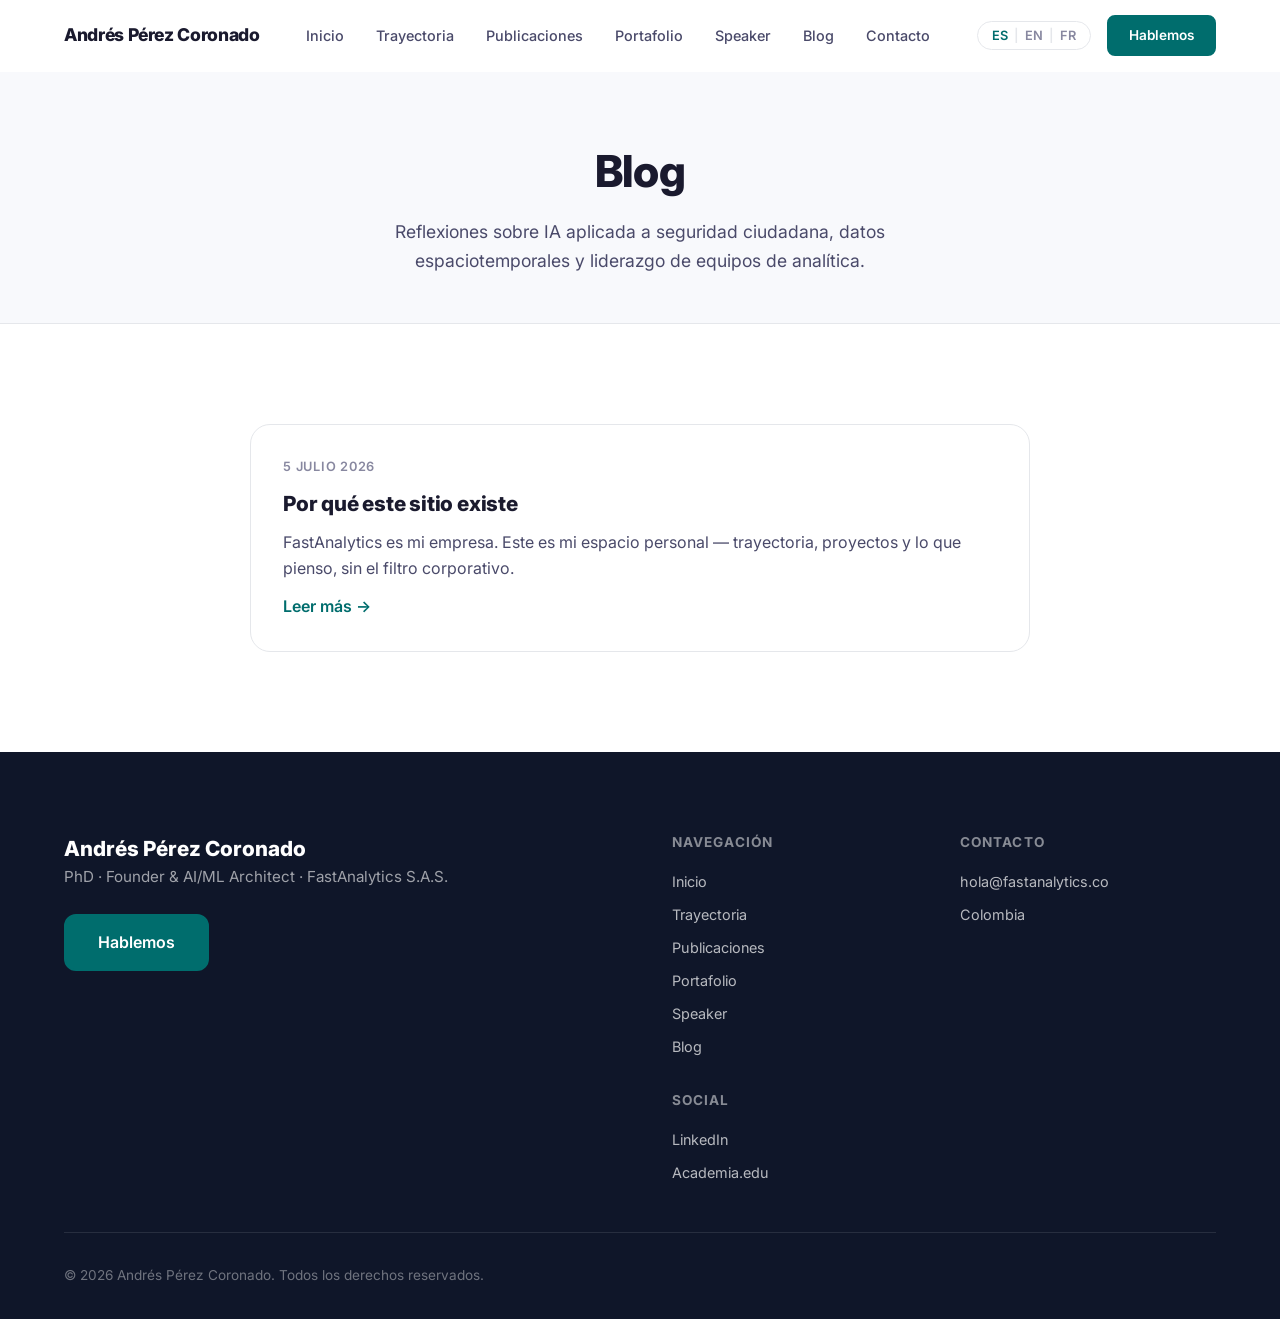
==== commit fdd28755: "Añade publicaciones, kit de speaker y CV en PDF; arregla la foto del hero Amplía el scaffold a un si" ====
--- a/blog/index.html
+++ b/blog/index.html
@@ -47,7 +47,9 @@
       <ul class="nav-links" id="navLinks">
         <li><a href="../index.html" data-es="Inicio" data-en="Home" data-fr="Accueil">Inicio</a></li>
         <li><a href="../trayectoria.html" data-es="Trayectoria" data-en="Background" data-fr="Parcours">Trayectoria</a></li>
+        <li><a href="../publicaciones.html" data-es="Publicaciones" data-en="Publications" data-fr="Publications">Publicaciones</a></li>
         <li><a href="../portafolio.html" data-es="Portafolio" data-en="Portfolio" data-fr="Portfolio">Portafolio</a></li>
+        <li><a href="../speaker.html" data-es="Speaker" data-en="Speaking" data-fr="Conférences">Speaker</a></li>
         <li><a href="index.html" data-es="Blog" data-en="Blog" data-fr="Blog">Blog</a></li>
         <li><a href="../index.html#contacto" data-es="Contacto" data-en="Contact" data-fr="Contact">Contacto</a></li>
       </ul>
@@ -105,7 +107,9 @@
             <ul>
               <li><a href="../index.html" data-es="Inicio" data-en="Home" data-fr="Accueil">Inicio</a></li>
               <li><a href="../trayectoria.html" data-es="Trayectoria" data-en="Background" data-fr="Parcours">Trayectoria</a></li>
+              <li><a href="../publicaciones.html" data-es="Publicaciones" data-en="Publications" data-fr="Publications">Publicaciones</a></li>
               <li><a href="../portafolio.html" data-es="Portafolio" data-en="Portfolio" data-fr="Portfolio">Portafolio</a></li>
+              <li><a href="../speaker.html" data-es="Speaker" data-en="Speaking" data-fr="Conférences">Speaker</a></li>
               <li><a href="index.html" data-es="Blog" data-en="Blog" data-fr="Blog">Blog</a></li>
             </ul>
           </div>
--- a/css/site.css
+++ b/css/site.css
@@ -1,5 +1,43 @@
 /* ========== SITE.CSS — componentes nuevos para andres-perez-coronado.fastanalytics.co ==========
    Se carga después de css/styles.css. Solo contiene clases que no existen en el fork de FastAnalytics. */
+
+/* ---------- Retrato del hero ----------
+   La foto es un recorte JPG sobre blanco: encima de la página blanca no tiene
+   borde y queda flotando. Un disco de marca detrás le da asiento, y
+   mix-blend-mode:multiply funde el blanco del recorte con ese disco sin
+   tener que reeditar la imagen. */
+.about-photo {
+  position: relative;
+  display: flex;
+  align-items: flex-end;
+  justify-content: center;
+  isolation: isolate;
+}
+
+.about-photo::before {
+  content: "";
+  position: absolute;
+  z-index: -1;
+  left: 50%;
+  bottom: 0;
+  width: min(300px, 100%);
+  aspect-ratio: 1;
+  transform: translateX(-50%);
+  border-radius: 50%;
+  background: radial-gradient(circle at 50% 45%, #EAF4F4 0%, #DCEDED 55%, #CFE5E5 100%);
+}
+
+.founder-photo {
+  mix-blend-mode: multiply;
+  border-radius: 0;
+  filter: saturate(1.04);
+}
+
+@media (max-width: 768px) {
+  .about-photo::before {
+    width: min(200px, 100%);
+  }
+}
 
 /* ---------- Page header (páginas internas sin hero) ---------- */
 .page-header {
@@ -287,3 +325,519 @@
     left: -33px;
   }
 }
+
+/* ========================================================================
+   KIT DE SPEAKER (speaker.html)
+   ======================================================================== */
+
+.kit-actions {
+  display: flex;
+  gap: 12px;
+  flex-wrap: wrap;
+  justify-content: center;
+  margin-top: 28px;
+}
+
+.kit-actions .btn {
+  display: inline-flex;
+  align-items: center;
+  gap: 8px;
+}
+
+/* ---------- Datos rápidos ---------- */
+/* 3 columnas fijas: son 6 datos, así llenan dos filas exactas y no quedan
+   celdas vacías mostrando el color de fondo que hace de línea divisoria. */
+.factsheet {
+  display: grid;
+  grid-template-columns: repeat(3, 1fr);
+  gap: 1px;
+  background: var(--border);
+  border: 1px solid var(--border);
+  border-radius: var(--radius-lg);
+  overflow: hidden;
+}
+
+@media (max-width: 900px) {
+  .factsheet { grid-template-columns: repeat(2, 1fr); }
+}
+
+@media (max-width: 560px) {
+  .factsheet { grid-template-columns: 1fr; }
+}
+
+.fact {
+  background: var(--bg);
+  padding: 20px 24px;
+  display: flex;
+  flex-direction: column;
+  gap: 6px;
+}
+
+.fact-label {
+  font-size: 0.75rem;
+  font-weight: 600;
+  text-transform: uppercase;
+  letter-spacing: 0.06em;
+  color: var(--text-muted);
+}
+
+.fact-value {
+  font-size: 0.98rem;
+  font-weight: 600;
+  color: var(--text);
+}
+
+.fact-value a {
+  color: var(--primary);
+  text-decoration: none;
+}
+
+.fact-value a:hover { text-decoration: underline; }
+
+/* ---------- Selector de idioma de las bios ---------- */
+.bio-lang-tabs {
+  display: flex;
+  justify-content: center;
+  gap: 4px;
+  padding: 4px;
+  margin: 0 auto 32px;
+  width: fit-content;
+  background: var(--bg-alt);
+  border: 1px solid var(--border);
+  border-radius: 999px;
+}
+
+.bio-lang {
+  padding: 8px 20px;
+  border: none;
+  background: transparent;
+  border-radius: 999px;
+  font-family: inherit;
+  font-size: 0.9rem;
+  font-weight: 600;
+  color: var(--text-secondary);
+  cursor: pointer;
+  transition: var(--transition);
+}
+
+.bio-lang:hover { color: var(--primary); }
+
+.bio-lang.active {
+  background: var(--primary);
+  color: #fff;
+}
+
+/* ---------- Tarjetas de biografía ---------- */
+.bio-grid {
+  display: grid;
+  grid-template-columns: repeat(2, 1fr);
+  gap: 24px;
+}
+
+.bio-card {
+  display: flex;
+  flex-direction: column;
+  background: var(--bg);
+  border: 1px solid var(--border);
+  border-radius: var(--radius-lg);
+  padding: 28px;
+  box-shadow: var(--shadow-sm);
+}
+
+.bio-card-wide { grid-column: 1 / -1; }
+
+.bio-head {
+  display: flex;
+  align-items: baseline;
+  justify-content: space-between;
+  gap: 12px;
+  margin-bottom: 16px;
+  padding-bottom: 16px;
+  border-bottom: 1px solid var(--border);
+}
+
+.bio-head h3 {
+  font-size: 1.15rem;
+  font-weight: 700;
+  margin: 0;
+}
+
+.bio-count {
+  font-size: 0.8rem;
+  font-weight: 500;
+  color: var(--text-muted);
+  white-space: nowrap;
+}
+
+/* pre-line conserva los saltos de párrafo de la bio larga sin tener que
+   partirla en varios <p> por idioma */
+.bio-text {
+  white-space: pre-line;
+  font-size: 0.97rem;
+  line-height: 1.7;
+  color: var(--text-secondary);
+  margin: 0 0 20px;
+  flex-grow: 1;
+}
+
+.btn-copy {
+  align-self: flex-start;
+  display: inline-flex;
+  align-items: center;
+  gap: 8px;
+  padding: 10px 18px;
+  background: var(--bg-alt);
+  border: 1px solid var(--border);
+  border-radius: var(--radius-sm);
+  font-size: 0.88rem;
+  font-weight: 600;
+  color: var(--text);
+  cursor: pointer;
+  transition: var(--transition);
+}
+
+.btn-copy:hover {
+  background: var(--primary-light);
+  border-color: var(--primary);
+  color: var(--primary-dark);
+}
+
+.btn-copy.copied {
+  background: var(--primary);
+  border-color: var(--primary);
+  color: #fff;
+}
+
+/* ---------- Foto oficial ---------- */
+.photo-kit {
+  display: grid;
+  grid-template-columns: 280px 1fr;
+  gap: 40px;
+  align-items: center;
+  background: var(--bg);
+  border: 1px solid var(--border);
+  border-radius: var(--radius-lg);
+  padding: 36px;
+}
+
+.photo-kit-preview {
+  position: relative;
+  display: flex;
+  justify-content: center;
+  isolation: isolate;
+}
+
+.photo-kit-preview::before {
+  content: "";
+  position: absolute;
+  z-index: -1;
+  inset: 0;
+  border-radius: 50%;
+  background: radial-gradient(circle at 50% 45%, #EAF4F4 0%, #DCEDED 55%, #CFE5E5 100%);
+}
+
+.photo-kit-info p { color: var(--text-secondary); }
+
+.photo-credit {
+  margin-top: 12px;
+  font-size: 0.9rem;
+}
+
+.photo-kit .kit-actions { justify-content: flex-start; }
+
+/* ---------- Temas de charla ---------- */
+.topics-grid {
+  display: grid;
+  grid-template-columns: repeat(auto-fit, minmax(300px, 1fr));
+  gap: 24px;
+}
+
+.topic-card {
+  position: relative;
+  background: var(--bg);
+  border: 1px solid var(--border);
+  border-radius: var(--radius-lg);
+  padding: 32px 28px 28px;
+  transition: var(--transition);
+}
+
+.topic-card:hover {
+  border-color: var(--primary);
+  box-shadow: var(--shadow);
+  transform: translateY(-2px);
+}
+
+.topic-num {
+  display: block;
+  font-size: 0.8rem;
+  font-weight: 800;
+  letter-spacing: 0.1em;
+  color: var(--primary);
+  margin-bottom: 12px;
+}
+
+.topic-card h3 {
+  font-size: 1.1rem;
+  font-weight: 700;
+  line-height: 1.35;
+  margin-bottom: 10px;
+}
+
+.topic-card p {
+  font-size: 0.94rem;
+  line-height: 1.65;
+  color: var(--text-secondary);
+  margin: 0;
+}
+
+/* ---------- Ponencias ---------- */
+.talks-list {
+  display: flex;
+  flex-direction: column;
+  gap: 20px;
+  max-width: 860px;
+  margin: 0 auto;
+}
+
+.talk-item {
+  display: grid;
+  grid-template-columns: 80px 1fr;
+  gap: 24px;
+  background: var(--bg);
+  border: 1px solid var(--border);
+  border-radius: var(--radius-lg);
+  padding: 28px;
+}
+
+.talk-year {
+  font-size: 1.5rem;
+  font-weight: 800;
+  color: var(--primary);
+  letter-spacing: -0.02em;
+}
+
+.talk-badge {
+  display: inline-block;
+  padding: 3px 10px;
+  margin-bottom: 8px;
+  background: var(--accent-light);
+  color: #8A5620;
+  border-radius: 999px;
+  font-size: 0.72rem;
+  font-weight: 700;
+  text-transform: uppercase;
+  letter-spacing: 0.05em;
+}
+
+.talk-body h3 {
+  font-size: 1.08rem;
+  font-weight: 700;
+  line-height: 1.4;
+  margin-bottom: 6px;
+}
+
+.talk-venue {
+  font-size: 0.9rem;
+  font-weight: 600;
+  color: var(--primary);
+  margin-bottom: 8px;
+}
+
+.talk-body p:last-child {
+  font-size: 0.94rem;
+  line-height: 1.65;
+  color: var(--text-secondary);
+  margin: 0;
+}
+
+.talks-note {
+  display: flex;
+  gap: 10px;
+  align-items: flex-start;
+  max-width: 860px;
+  margin: 24px auto 0;
+  font-size: 0.88rem;
+  color: var(--text-muted);
+}
+
+.talks-note svg { flex-shrink: 0; margin-top: 2px; }
+
+@media (max-width: 860px) {
+  .bio-grid { grid-template-columns: 1fr; }
+
+  .photo-kit {
+    grid-template-columns: 1fr;
+    gap: 28px;
+    padding: 28px;
+  }
+
+  .photo-kit .kit-actions { justify-content: center; }
+
+  .talk-item {
+    grid-template-columns: 1fr;
+    gap: 12px;
+  }
+}
+
+/* ========================================================================
+   PUBLICACIONES (publicaciones.html)
+   ======================================================================== */
+
+.cite-list {
+  list-style: none;
+  max-width: 860px;
+  margin: 0 auto;
+  padding: 0;
+  display: flex;
+  flex-direction: column;
+  gap: 20px;
+}
+
+.cite-item {
+  display: grid;
+  grid-template-columns: 80px 1fr;
+  gap: 24px;
+  background: var(--bg);
+  border: 1px solid var(--border);
+  border-radius: var(--radius-lg);
+  padding: 28px;
+  transition: var(--transition);
+}
+
+.cite-item:hover {
+  border-color: var(--primary);
+  box-shadow: var(--shadow);
+}
+
+.cite-year {
+  font-size: 1.5rem;
+  font-weight: 800;
+  color: var(--primary);
+  letter-spacing: -0.02em;
+}
+
+.cite-kind {
+  display: inline-block;
+  margin-bottom: 10px;
+  padding: 3px 10px;
+  border-radius: 999px;
+  background: var(--primary-light);
+  color: var(--primary-dark);
+  font-size: 0.72rem;
+  font-weight: 700;
+  text-transform: uppercase;
+  letter-spacing: 0.05em;
+}
+
+/* La referencia va con sangría francesa, como en una bibliografía impresa */
+.cite-ref {
+  font-size: 1rem;
+  line-height: 1.65;
+  color: var(--text);
+  padding-left: 1.6em;
+  text-indent: -1.6em;
+  margin-bottom: 10px;
+}
+
+.cite-note {
+  font-size: 0.93rem;
+  line-height: 1.65;
+  color: var(--text-secondary);
+  margin-bottom: 12px;
+}
+
+.cite-link {
+  display: inline-flex;
+  align-items: center;
+  gap: 6px;
+  font-size: 0.9rem;
+  font-weight: 600;
+  color: var(--primary);
+  text-decoration: none;
+}
+
+.cite-link:hover { text-decoration: underline; }
+
+/* ---------- Bloque "en preparación" ---------- */
+.pending-block {
+  display: flex;
+  gap: 18px;
+  align-items: flex-start;
+  max-width: 860px;
+  margin: 0 auto;
+  background: var(--bg-alt);
+  border: 1px dashed var(--border);
+  border-radius: var(--radius-lg);
+  padding: 32px;
+}
+
+.pending-block svg {
+  flex-shrink: 0;
+  color: var(--text-muted);
+  margin-top: 2px;
+}
+
+.pending-block h3 {
+  font-size: 1.05rem;
+  font-weight: 700;
+  margin-bottom: 8px;
+}
+
+.pending-block p {
+  font-size: 0.94rem;
+  line-height: 1.65;
+  color: var(--text-secondary);
+  margin-bottom: 12px;
+}
+
+/* ---------- Perfiles de investigación ---------- */
+.profiles-grid {
+  display: grid;
+  grid-template-columns: repeat(auto-fit, minmax(240px, 1fr));
+  gap: 20px;
+  max-width: 860px;
+  margin: 0 auto;
+}
+
+.profile-card {
+  display: block;
+  background: var(--bg);
+  border: 1px solid var(--border);
+  border-radius: var(--radius-lg);
+  padding: 26px;
+  text-decoration: none;
+  transition: var(--transition);
+}
+
+.profile-card:hover {
+  border-color: var(--primary);
+  box-shadow: var(--shadow);
+  transform: translateY(-2px);
+}
+
+.profile-card h3 {
+  font-size: 1.05rem;
+  font-weight: 700;
+  color: var(--primary);
+  margin-bottom: 6px;
+}
+
+.profile-card p {
+  font-size: 0.92rem;
+  line-height: 1.6;
+  color: var(--text-secondary);
+  margin: 0;
+}
+
+@media (max-width: 640px) {
+  .cite-item {
+    grid-template-columns: 1fr;
+    gap: 10px;
+  }
+
+  .pending-block {
+    flex-direction: column;
+    gap: 12px;
+    padding: 24px;
+  }
+}
